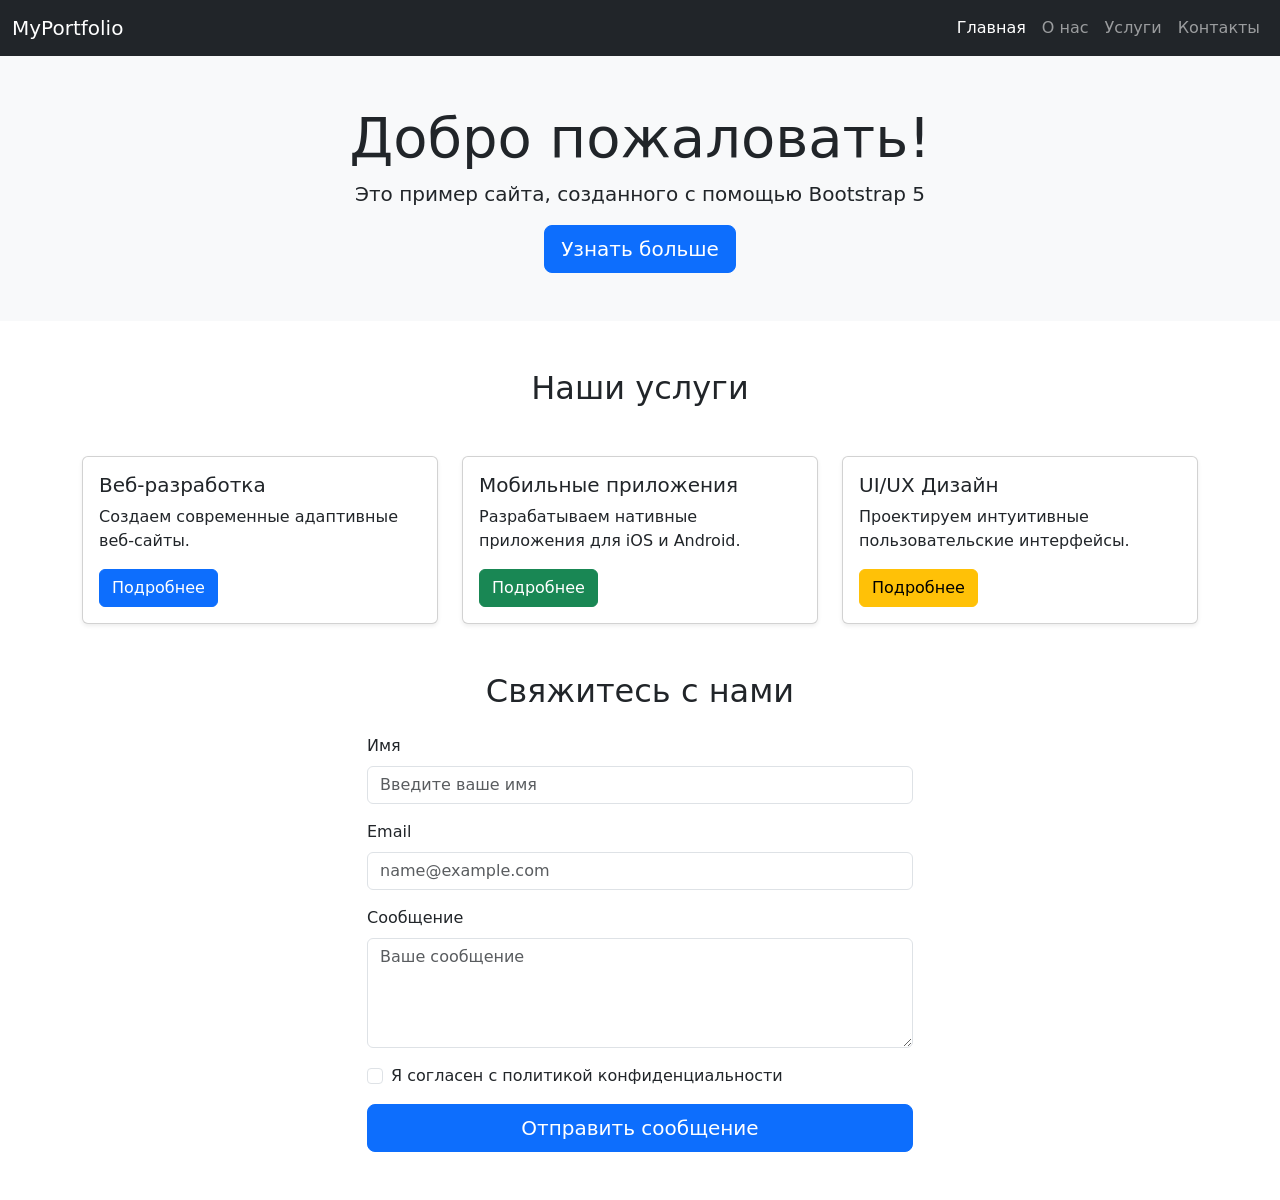
==== index.html @ e9e164fb "Initial commit: copied from Lab12" ====
<!DOCTYPE html>
<html lang="ru">
<head>
    <meta charset="UTF-8">
    <meta name="viewport" content="width=device-width, initial-scale=1.0">
    <title>Лабораторная работа №12</title>
    
    <link href="https://cdn.jsdelivr.net/npm/bootstrap@5.3.8/dist/css/bootstrap.min.css" rel="stylesheet" integrity="sha384-sRIl4kxILFvY47J16cr9ZwB07vP4J8+LH7qKQnuqkuIAvNWLzeN8tE5YBujZqJLB" crossorigin="anonymous">
    <link rel="stylesheet" href="custom.css">
</head>
<body>
    
    <nav class="navbar navbar-expand-lg navbar-dark bg-dark">
        <div class="container-fluid">
            <a class="navbar-brand" href="#">MyPortfolio</a>
            <button class="navbar-toggler" type="button" data-bs-toggle="collapse" data-bs-target="#navbarNav">
                <span class="navbar-toggler-icon"></span>
            </button>
            <div class="collapse navbar-collapse" id="navbarNav">
                <ul class="navbar-nav ms-auto">
                    <li class="nav-item"><a class="nav-link active" href="#home">Главная</a></li>
                    <li class="nav-item"><a class="nav-link" href="#about">О нас</a></li>
                    <li class="nav-item"><a class="nav-link" href="#services">Услуги</a></li>
                    <li class="nav-item"><a class="nav-link" href="#contact">Контакты</a></li>
                </ul>
            </div>
        </div>
    </nav>

    
    <div class="container-fluid bg-light py-5" id="home">
        <div class="container text-center">
            <h1 class="display-4">Добро пожаловать!</h1>
            <p class="lead">Это пример сайта, созданного с помощью Bootstrap 5</p>
            <button class="btn btn-primary btn-lg">Узнать больше</button>
        </div>
    </div>

    
    <div class="container my-5" id="services">
    <h2 class="text-center mb-5">Наши услуги</h2>
    <div class="row g-4">
        
        <div class="col-12 col-md-6 col-lg-4">
            <div class="card h-100 shadow-sm">
                <div class="card-body">
                    <h5 class="card-title">Веб-разработка</h5>
                    <p class="card-text">Создаем современные адаптивные веб-сайты.</p>
                    <a href="#" class="btn btn-primary">Подробнее</a>
                </div>
            </div>
        </div>
        
        <div class="col-12 col-md-6 col-lg-4">
            <div class="card h-100 shadow-sm">
                <div class="card-body">
                    <h5 class="card-title">Мобильные приложения</h5>
                    <p class="card-text">Разрабатываем нативные приложения для iOS и Android.</p>
                    <a href="#" class="btn btn-success">Подробнее</a>
                </div>
            </div>
        </div>
        
        <div class="col-12 col-md-6 col-lg-4">
            <div class="card h-100 shadow-sm">
                <div class="card-body">
                    <h5 class="card-title">UI/UX Дизайн</h5>
                    <p class="card-text">Проектируем интуитивные пользовательские интерфейсы.</p>
                    <a href="#" class="btn btn-warning">Подробнее</a>
                </div>
            </div>
        </div>
    </div>
</div>
    
    
    <div class="container my-5" id="contact">
    <div class="row justify-content-center">
        <div class="col-lg-6">
            <h2 class="text-center mb-4">Свяжитесь с нами</h2>
            <form id="contactForm" class="needs-validation" novalidate>
                <div class="mb-3">
                    <label for="name" class="form-label">Имя</label>
                    <input type="text" class="form-control" id="name" placeholder="Введите ваше имя" required>
                    <div class="invalid-feedback">Пожалуйста, введите ваше имя</div>
                </div>
                <div class="mb-3">
                    <label for="email" class="form-label">Email</label>
                    <input type="email" class="form-control" id="email" placeholder="name@example.com" required>
                    <div class="invalid-feedback">Пожалуйста, введите корректный email</div>
                </div>
                <div class="mb-3">
                    <label for="message" class="form-label">Сообщение</label>
                    <textarea class="form-control" id="message" rows="4" placeholder="Ваше сообщение" required></textarea>
                    <div class="invalid-feedback">Пожалуйста, введите сообщение</div>
                </div>
                <div class="mb-3 form-check">
                    <input type="checkbox" class="form-check-input" id="agree" required>
                    <label class="form-check-label" for="agree">Я согласен с политикой конфиденциальности</label>
                    <div class="invalid-feedback">Вы должны согласиться с условиями</div>
                </div>
                <div class="d-grid">
                    <button type="submit" class="btn btn-primary btn-lg">Отправить сообщение</button>
                </div>
            </form>
        </div>
    </div>
</div>

<script>
    
    (function(){
        "use strict";
        const form = document.getElementById("contactForm");
        form.addEventListener("submit", function(event){
            if(!form.checkValidity()){
                event.preventDefault();
                event.stopPropagation();
            } else {
                event.preventDefault();
                alert("Форма успешно отправлена!");
                form.reset();
                form.classList.remove("was-validated");
            }
            form.classList.add("was-validated");
        }, false);
    })();
</script>

    <script src="https://cdn.jsdelivr.net/npm/bootstrap@5.3.8/dist/js/bootstrap.bundle.min.js"></script>
</body>
    
    <script src="https://cdn.jsdelivr.net/npm/bootstrap@5.3.8/dist/js/bootstrap.bundle.min.js" integrity="sha384-FKyoEForCGlyvwx9Hj09JcYn3nv7wiPVlz7YYwJrWVcXK/BmnVDxM+D2scQbITxI" crossorigin="anonymous"></script>

</html>
---- custom.css ----
.hover-card {
    transition: transform 0.3s ease;
}
.hover-card:hover {
    transform: translateY(-10px);
}
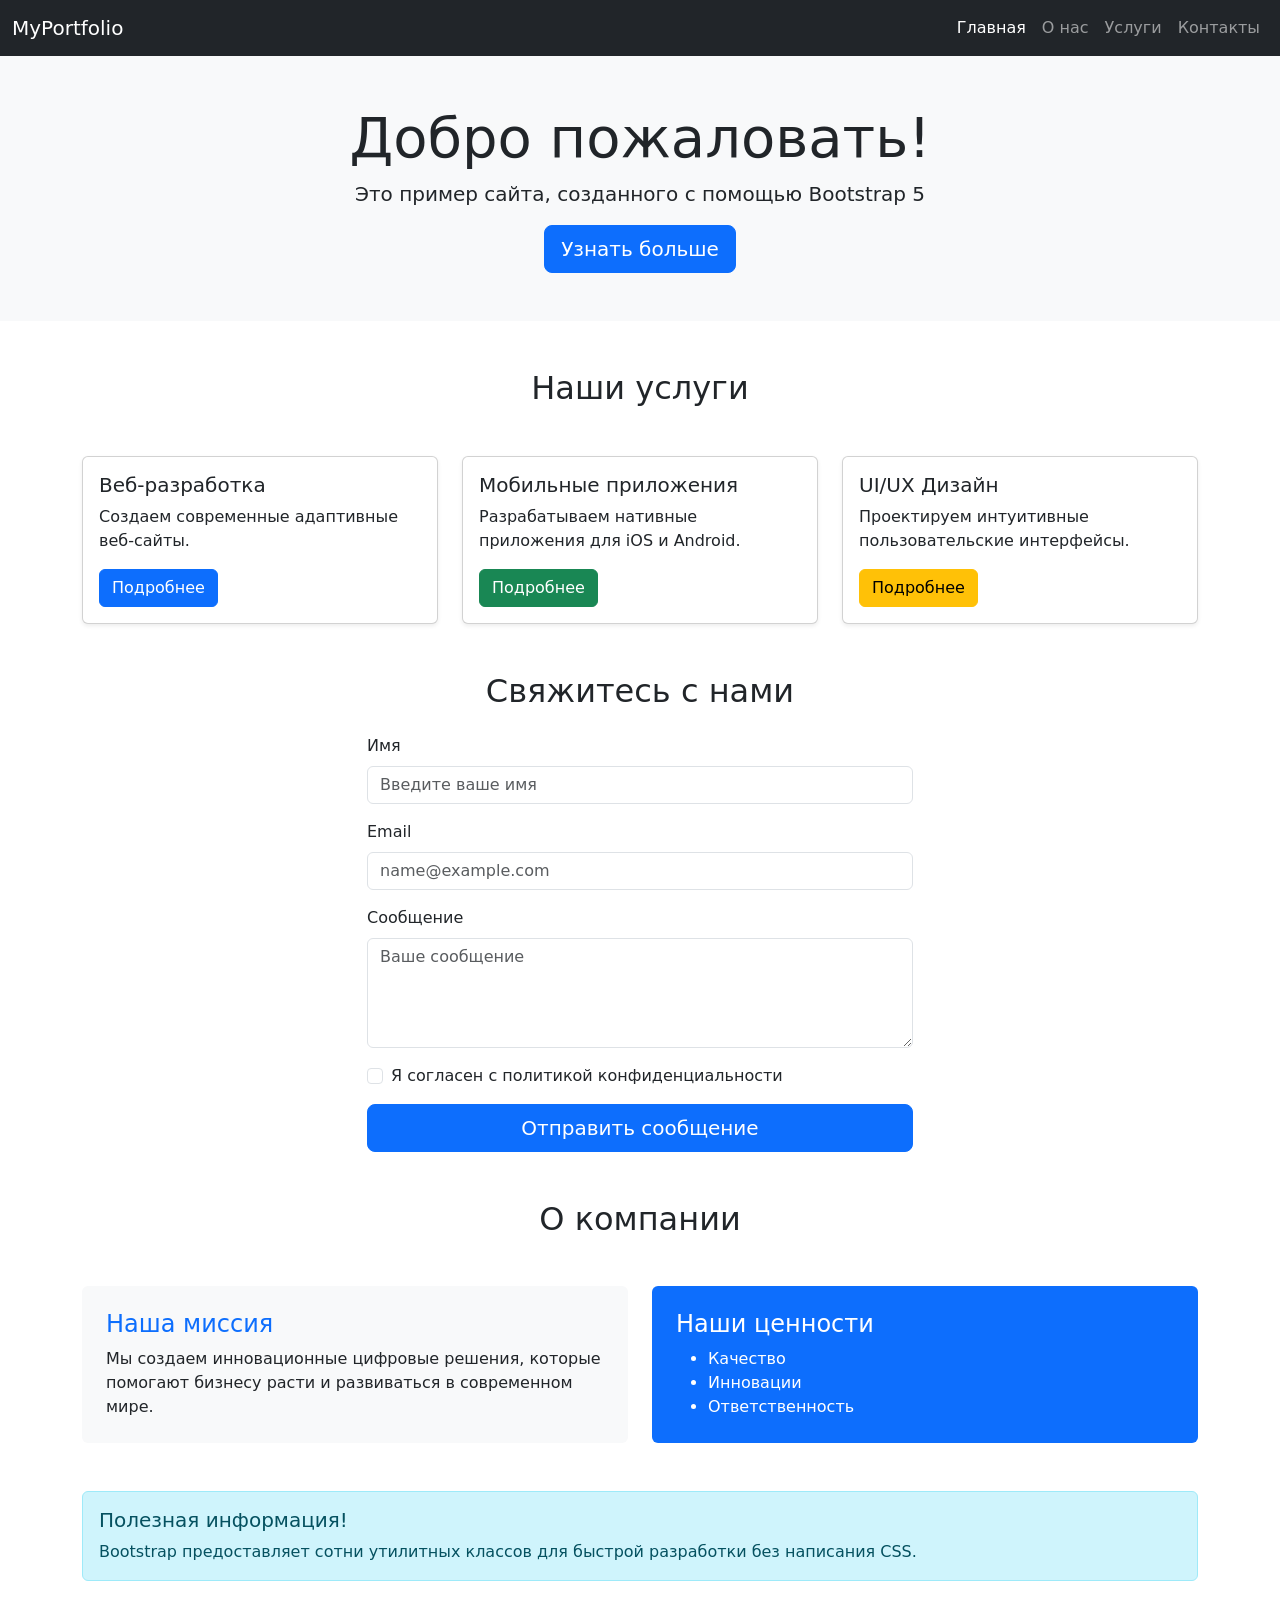
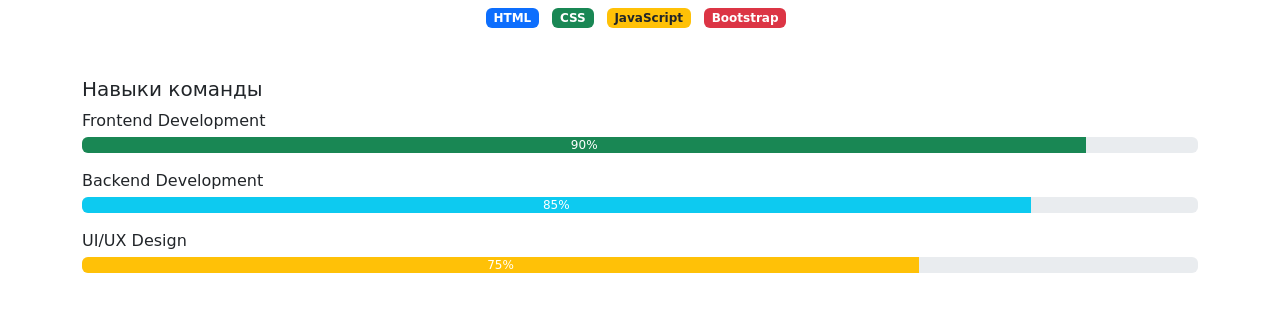
==== commit 5021f44d: "Step 7: Bootstrap utility classes" ====
--- a/index.html
+++ b/index.html
@@ -107,6 +107,81 @@
     </div>
 </div>
 
+<div class="container my-5" id="about">
+    <h2 class="text-center mb-5">О компании</h2>
+
+    
+    <div class="row">
+        <div class="col-md-6 mb-4">
+            <div class="p-4 bg-light rounded">
+                <h4 class="text-primary">Наша миссия</h4>
+                <p class="mb-0">
+                    Мы создаем инновационные цифровые решения, которые помогают
+                    бизнесу расти и развиваться в современном мире.
+                </p>
+            </div>
+        </div>
+        <div class="col-md-6 mb-4">
+            <div class="p-4 bg-primary text-white rounded">
+                <h4>Наши ценности</h4>
+                <ul class="mb-0">
+                    <li>Качество</li>
+                    <li>Инновации</li>
+                    <li>Ответственность</li>
+                </ul>
+            </div>
+        </div>
+    </div>
+
+    
+    <div class="alert alert-info mt-4" role="alert">
+        <h5 class="alert-heading">Полезная информация!</h5>
+        <p class="mb-0">
+            Bootstrap предоставляет сотни утилитных классов для быстрой разработки
+            без написания CSS.
+        </p>
+    </div>
+
+    
+    <div class="text-center mt-4">
+        <span class="badge bg-primary me-2">HTML</span>
+        <span class="badge bg-success me-2">CSS</span>
+        <span class="badge bg-warning text-dark me-2">JavaScript</span>
+        <span class="badge bg-danger me-2">Bootstrap</span>
+    </div>
+
+    
+    <div class="mt-5">
+        <h5>Навыки команды</h5>
+        <div class="mb-3">
+            <label class="mb-1">Frontend Development</label>
+            <div class="progress">
+                <div class="progress-bar bg-success" role="progressbar"
+                     style="width: 90%" aria-valuenow="90" aria-valuemin="0" aria-valuemax="100">
+                    90%
+                </div>
+            </div>
+        </div>
+        <div class="mb-3">
+            <label class="mb-1">Backend Development</label>
+            <div class="progress">
+                <div class="progress-bar bg-info" role="progressbar"
+                     style="width: 85%" aria-valuenow="85" aria-valuemin="0" aria-valuemax="100">
+                    85%
+                </div>
+            </div>
+        </div>
+        <div class="mb-3">
+            <label class="mb-1">UI/UX Design</label>
+            <div class="progress">
+                <div class="progress-bar bg-warning" role="progressbar"
+                     style="width: 75%" aria-valuenow="75" aria-valuemin="0" aria-valuemax="100">
+                    75%
+                </div>
+            </div>
+        </div>
+    </div>
+</div>
 <script>
     
     (function(){
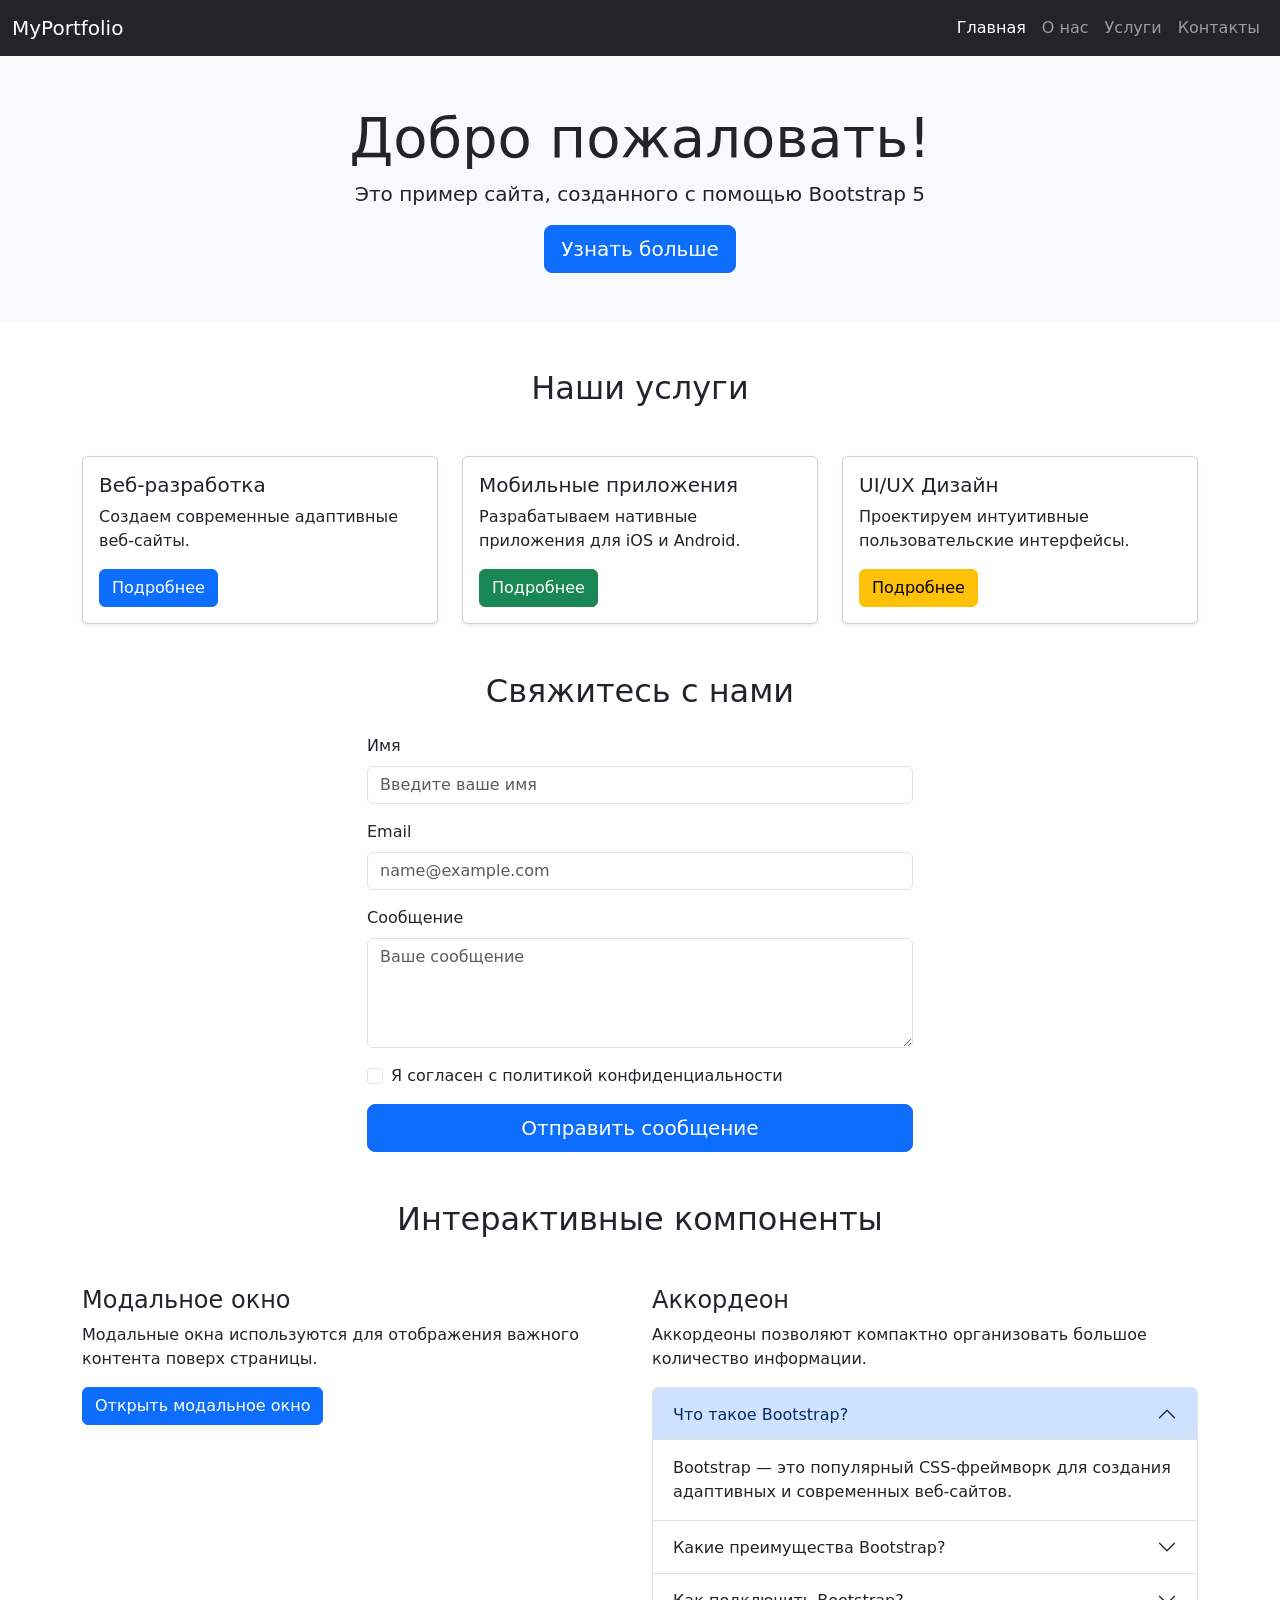
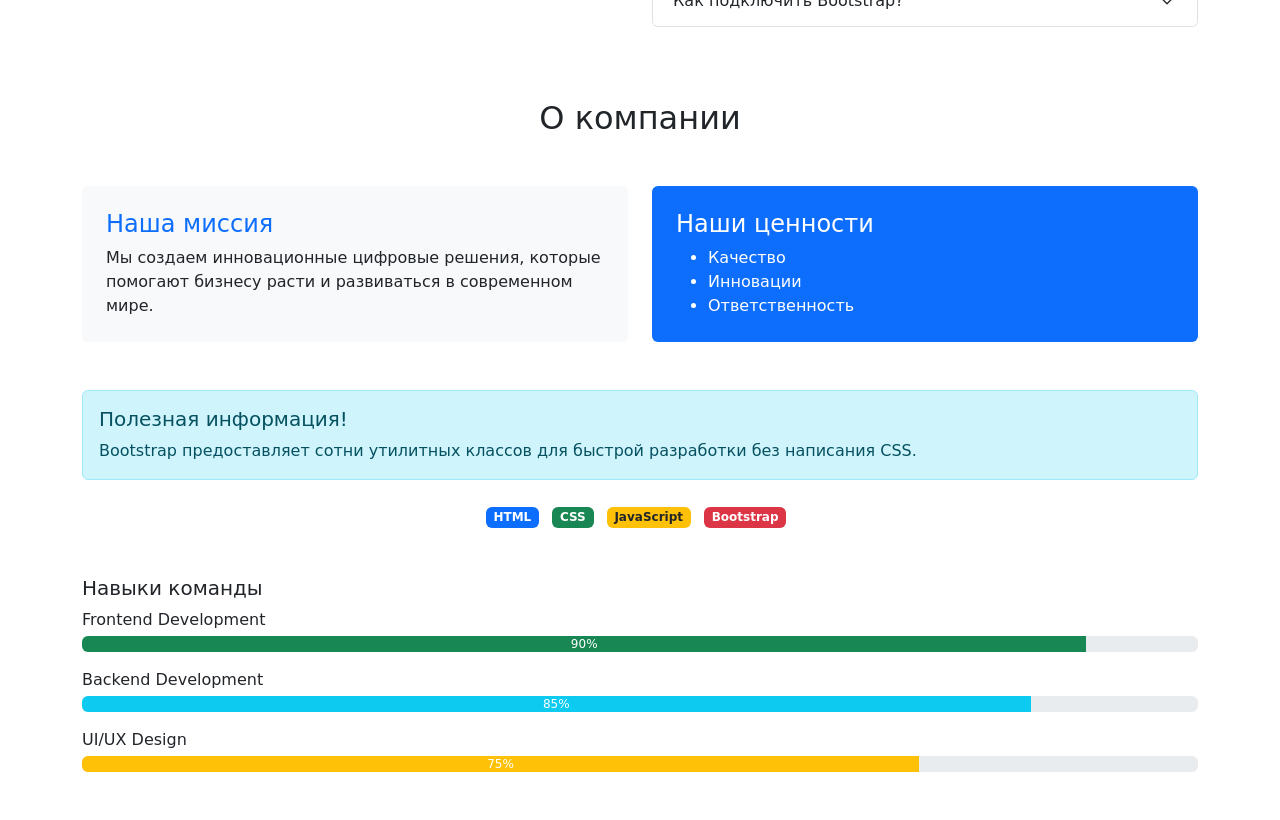
==== commit 4f2bac18: "Step 8: Bootstrap modal and accordion" ====
--- a/index.html
+++ b/index.html
@@ -103,6 +103,96 @@
                     <button type="submit" class="btn btn-primary btn-lg">Отправить сообщение</button>
                 </div>
             </form>
+        </div>
+    </div>
+</div>
+
+<div class="container my-5">
+    <h2 class="text-center mb-5">Интерактивные компоненты</h2>
+    <div class="row">
+        
+        <div class="col-md-6 mb-4">
+            <h4>Модальное окно</h4>
+            <p>Модальные окна используются для отображения важного контента поверх страницы.</p>
+            <button type="button" class="btn btn-primary"
+                    data-bs-toggle="modal" data-bs-target="#exampleModal">
+                Открыть модальное окно
+            </button>
+
+            <div class="modal fade" id="exampleModal" tabindex="-1"
+                 aria-labelledby="exampleModalLabel" aria-hidden="true">
+                <div class="modal-dialog modal-dialog-centered">
+                    <div class="modal-content">
+                        <div class="modal-header">
+                            <h5 class="modal-title" id="exampleModalLabel">Добро пожаловать!</h5>
+                            <button type="button" class="btn-close" data-bs-dismiss="modal" aria-label="Close"></button>
+                        </div>
+                        <div class="modal-body">
+                            Это пример модального окна Bootstrap. Здесь может быть любой контент: текст, формы, изображения.
+                        </div>
+                        <div class="modal-footer">
+                            <button type="button" class="btn btn-secondary" data-bs-dismiss="modal">Закрыть</button>
+                            <button type="button" class="btn btn-primary">Сохранить изменения</button>
+                        </div>
+                    </div>
+                </div>
+            </div>
+        </div>
+
+        
+        <div class="col-md-6 mb-4">
+            <h4>Аккордеон</h4>
+            <p>Аккордеоны позволяют компактно организовать большое количество информации.</p>
+
+            <div class="accordion" id="accordionExample">
+                <div class="accordion-item">
+                    <h2 class="accordion-header" id="headingOne">
+                        <button class="accordion-button" type="button"
+                                data-bs-toggle="collapse" data-bs-target="#collapseOne"
+                                aria-expanded="true" aria-controls="collapseOne">
+                            Что такое Bootstrap?
+                        </button>
+                    </h2>
+                    <div id="collapseOne" class="accordion-collapse collapse show"
+                         aria-labelledby="headingOne" data-bs-parent="#accordionExample">
+                        <div class="accordion-body">
+                            Bootstrap — это популярный CSS-фреймворк для создания адаптивных и современных веб-сайтов.
+                        </div>
+                    </div>
+                </div>
+
+                <div class="accordion-item">
+                    <h2 class="accordion-header" id="headingTwo">
+                        <button class="accordion-button collapsed" type="button"
+                                data-bs-toggle="collapse" data-bs-target="#collapseTwo"
+                                aria-expanded="false" aria-controls="collapseTwo">
+                            Какие преимущества Bootstrap?
+                        </button>
+                    </h2>
+                    <div id="collapseTwo" class="accordion-collapse collapse"
+                         aria-labelledby="headingTwo" data-bs-parent="#accordionExample">
+                        <div class="accordion-body">
+                            Быстрая разработка, готовые компоненты, адаптивность, кроссбраузерность и большое сообщество разработчиков.
+                        </div>
+                    </div>
+                </div>
+
+                <div class="accordion-item">
+                    <h2 class="accordion-header" id="headingThree">
+                        <button class="accordion-button collapsed" type="button"
+                                data-bs-toggle="collapse" data-bs-target="#collapseThree"
+                                aria-expanded="false" aria-controls="collapseThree">
+                            Как подключить Bootstrap?
+                        </button>
+                    </h2>
+                    <div id="collapseThree" class="accordion-collapse collapse"
+                         aria-labelledby="headingThree" data-bs-parent="#accordionExample">
+                        <div class="accordion-body">
+                            Bootstrap можно подключить через CDN (быстро) или установить локально через npm (для продакшн-проектов).
+                        </div>
+                    </div>
+                </div>
+            </div>
         </div>
     </div>
 </div>
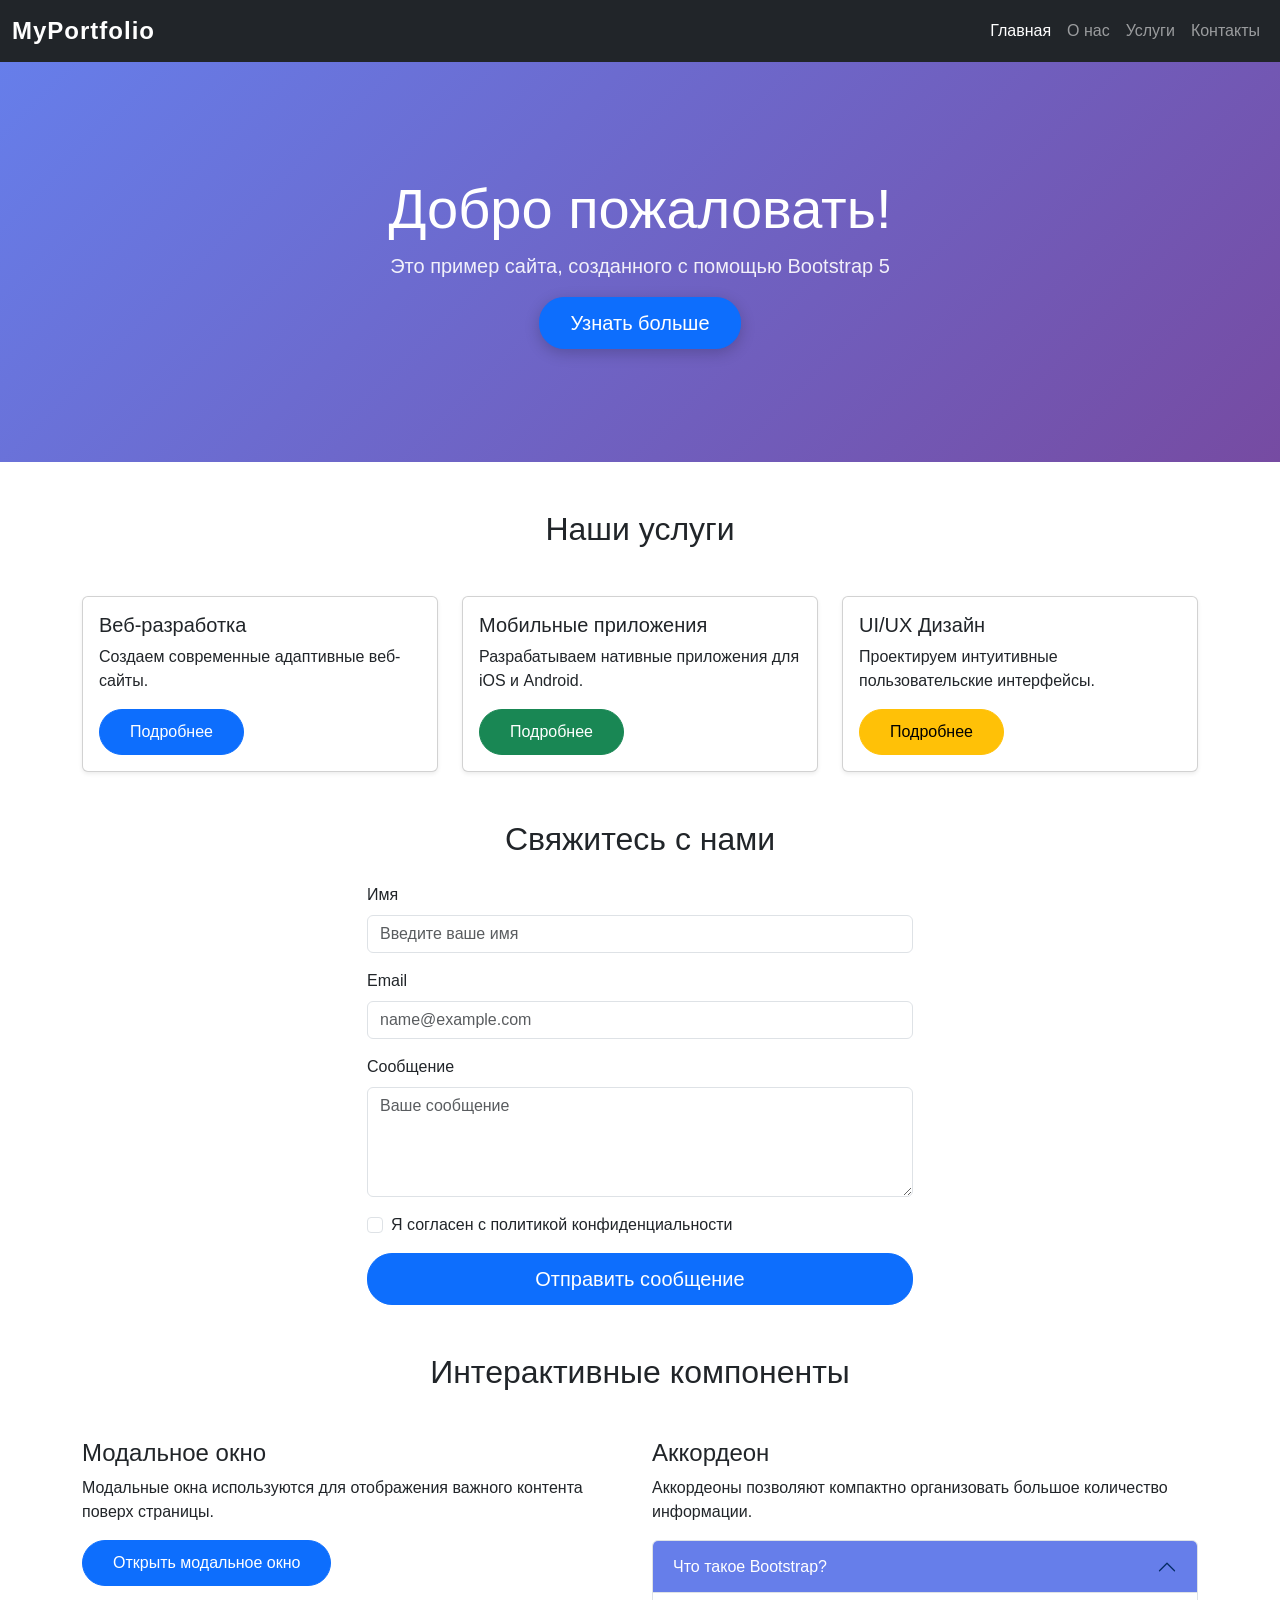
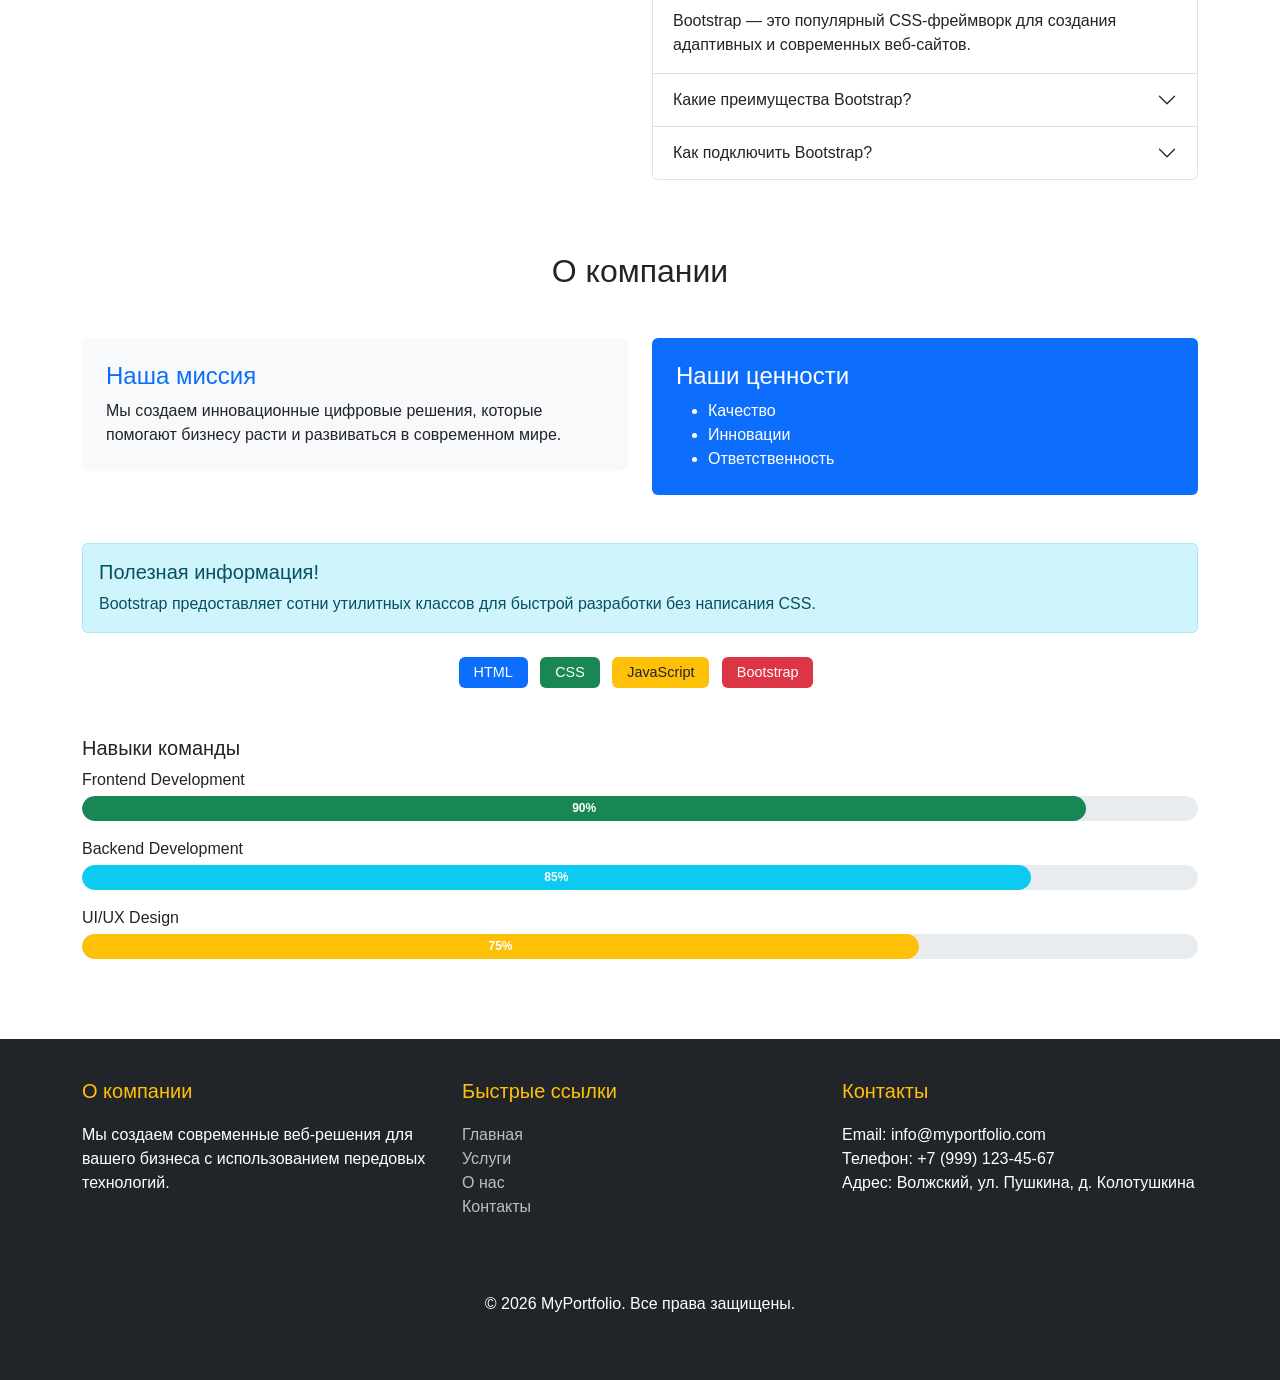
==== commit 318aaa10: "Step 9: custom CSS styles for Bootstrap" ====
--- a/index.html
+++ b/index.html
@@ -293,6 +293,39 @@
 </script>
 
     <script src="https://cdn.jsdelivr.net/npm/bootstrap@5.3.8/dist/js/bootstrap.bundle.min.js"></script>
+    
+<footer>
+    <div class="container">
+        <div class="row">
+            <div class="col-md-4 mb-4">
+                <h5>О компании</h5>
+                <p>Мы создаем современные веб-решения для вашего бизнеса с использованием передовых технологий.</p>
+            </div>
+            <div class="col-md-4 mb-4">
+                <h5>Быстрые ссылки</h5>
+                <ul class="list-unstyled">
+                    <li><a href="#home">Главная</a></li>
+                    <li><a href="#services">Услуги</a></li>
+                    <li><a href="#about">О нас</a></li>
+                    <li><a href="#contact">Контакты</a></li>
+                </ul>
+            </div>
+            <div class="col-md-4 mb-4">
+                <h5>Контакты</h5>
+                <ul class="list-unstyled">
+                    <li>Email: info@myportfolio.com</li>
+                    <li>Телефон: +7 (999) 123-45-67</li>
+                    <li>Адрес: Волжский, ул. Пушкина, д. Колотушкина</li>
+                </ul>
+            </div>
+        </div>
+        <hr style="border-color: rgba(255, 255, 255, 0.1)" />
+        <div class="text-center mt-3">
+            <p class="mb-0">&copy; 2026 MyPortfolio. Все права защищены.</p>
+            <p class="mb-0 text-muted">Создано с помощью Bootstrap 5</p>
+        </div>
+    </div>
+</footer>
 </body>
     
     <script src="https://cdn.jsdelivr.net/npm/bootstrap@5.3.8/dist/js/bootstrap.bundle.min.js" integrity="sha384-FKyoEForCGlyvwx9Hj09JcYn3nv7wiPVlz7YYwJrWVcXK/BmnVDxM+D2scQbITxI" crossorigin="anonymous"></script>
--- a/custom.css
+++ b/custom.css
@@ -1,6 +1,115 @@
-.hover-card {
+
+body {
+    font-family: "Segoe UI", Tahoma, Geneva, Verdana, sans-serif;
+}
+
+
+.navbar-brand {
+    font-weight: bold;
+    font-size: 1.5rem;
+    letter-spacing: 1px;
+}
+
+.navbar-dark .navbar-nav .nav-link:hover {
+    color: #ffc107 !important;
+    transition: color 0.3s ease;
+}
+
+
+#home {
+    background: linear-gradient(135deg, #667eea 0%, #764ba2 100%);
+    color: white;
+    min-height: 400px;
+    display: flex;
+    align-items: center;
+}
+
+#home h1 { color: white; }
+#home .lead { color: rgba(255, 255, 255, 0.9); }
+#home .btn {
+    box-shadow: 0 4px 15px rgba(0, 0, 0, 0.2);
     transition: transform 0.3s ease;
 }
-.hover-card:hover {
+#home .btn:hover {
+    transform: translateY(-3px);
+    box-shadow: 0 6px 20px rgba(0, 0, 0, 0.3);
+}
+
+
+.card {
+    transition: transform 0.3s ease, box-shadow 0.3s ease;
+}
+.card:hover {
     transform: translateY(-10px);
+    box-shadow: 0 10px 30px rgba(0, 0, 0, 0.15) !important;
+}
+
+
+.btn {
+    border-radius: 25px;
+    padding: 10px 30px;
+    font-weight: 500;
+    transition: all 0.3s ease;
+}
+
+
+.form-control:focus {
+    border-color: #667eea;
+    box-shadow: 0 0 0 0.2rem rgba(102, 126, 234, 0.25);
+}
+
+
+.badge {
+    padding: 8px 15px;
+    font-size: 0.9rem;
+    font-weight: 500;
+    transition: transform 0.2s ease;
+}
+.badge:hover {
+    transform: scale(1.1);
+    cursor: pointer;
+}
+
+
+.progress {
+    height: 25px;
+    border-radius: 15px;
+    background-color: #e9ecef;
+}
+.progress-bar {
+    border-radius: 15px;
+    font-weight: bold;
+    line-height: 25px;
+}
+
+
+.accordion-button:not(.collapsed) {
+    background-color: #667eea;
+    color: white;
+}
+.accordion-button:focus {
+    box-shadow: none;
+    border-color: #667eea;
+}
+
+
+footer {
+    background-color: #212529;
+    color: white;
+    padding: 40px 0;
+    margin-top: 80px;
+}
+footer h5 { color: #ffc107; margin-bottom: 20px; }
+footer a {
+    color: rgba(255, 255, 255, 0.7);
+    text-decoration: none;
+    transition: color 0.3s ease;
+}
+footer a:hover { color: #ffc107; }
+
+
+@media (max-width: 768px) {
+    #home { min-height: 300px; }
+    #home h1 { font-size: 2rem; }
+    .card { margin-bottom: 20px; }
 }
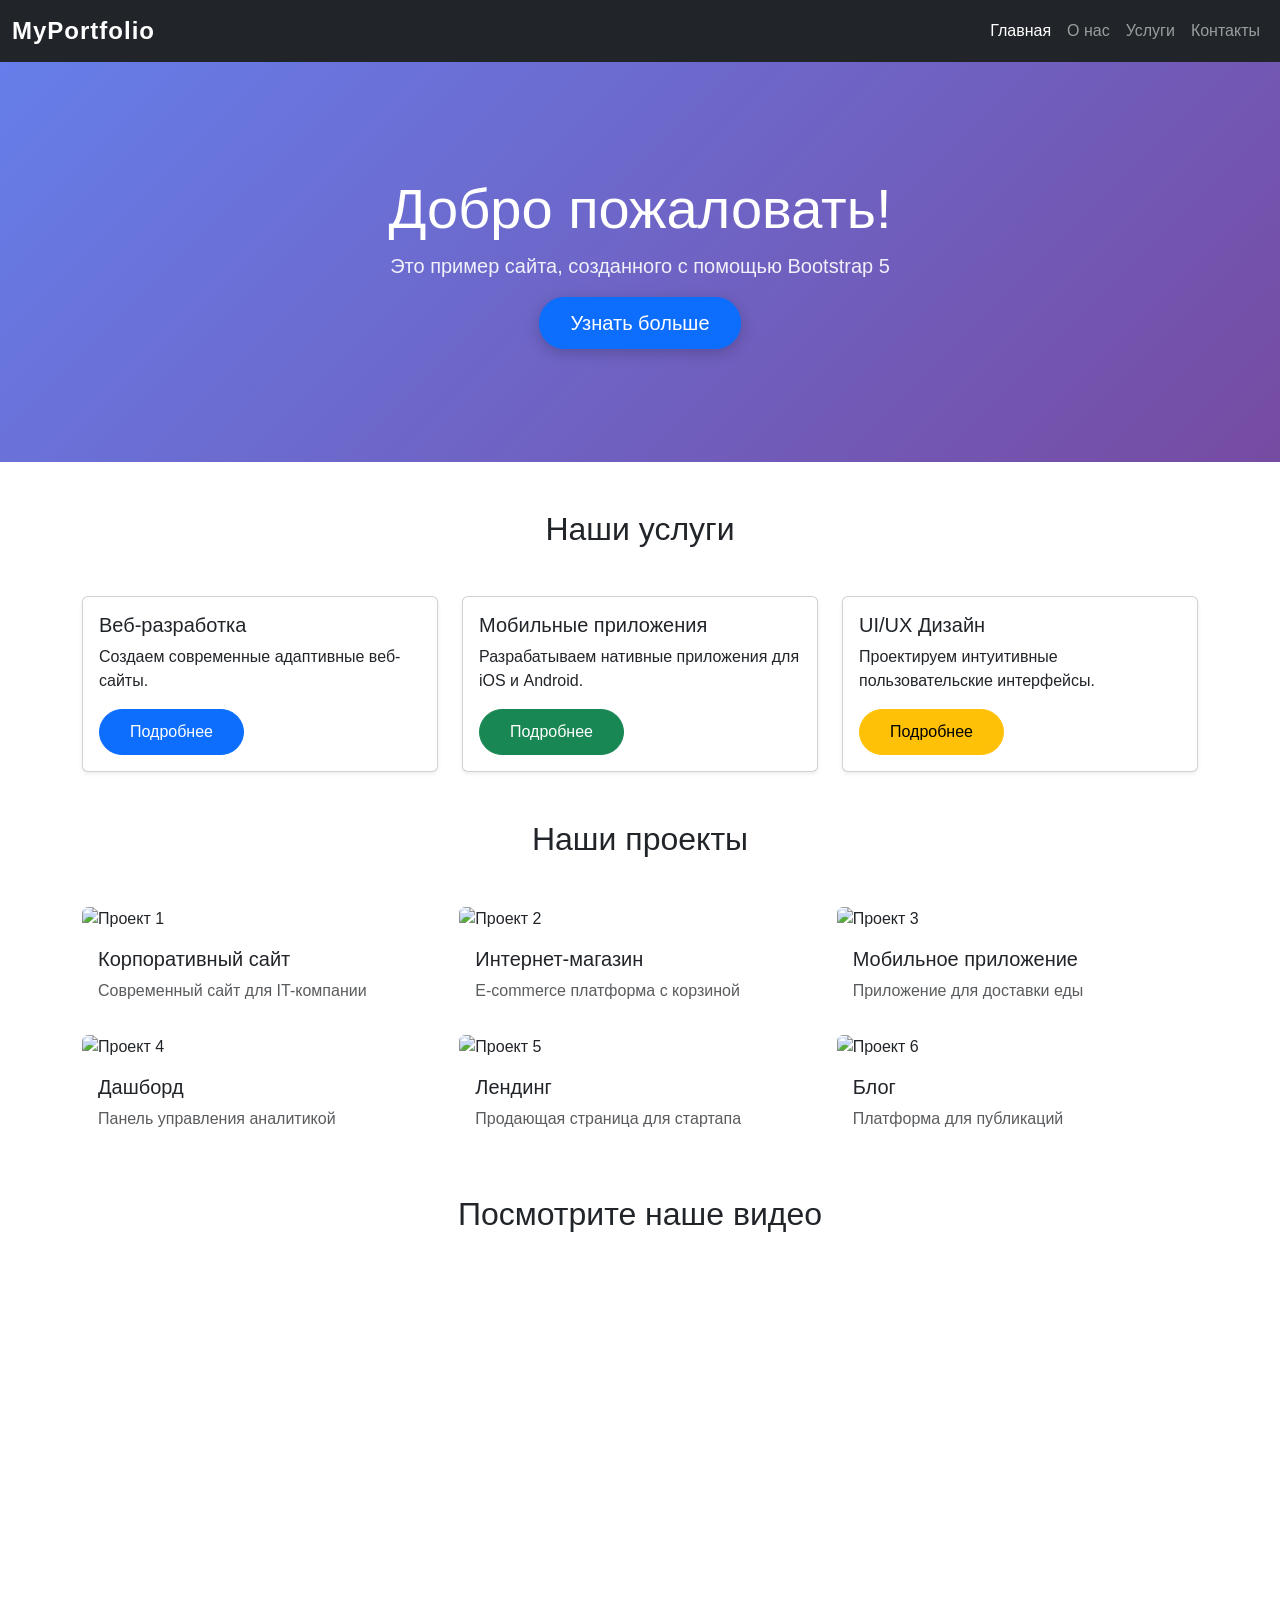
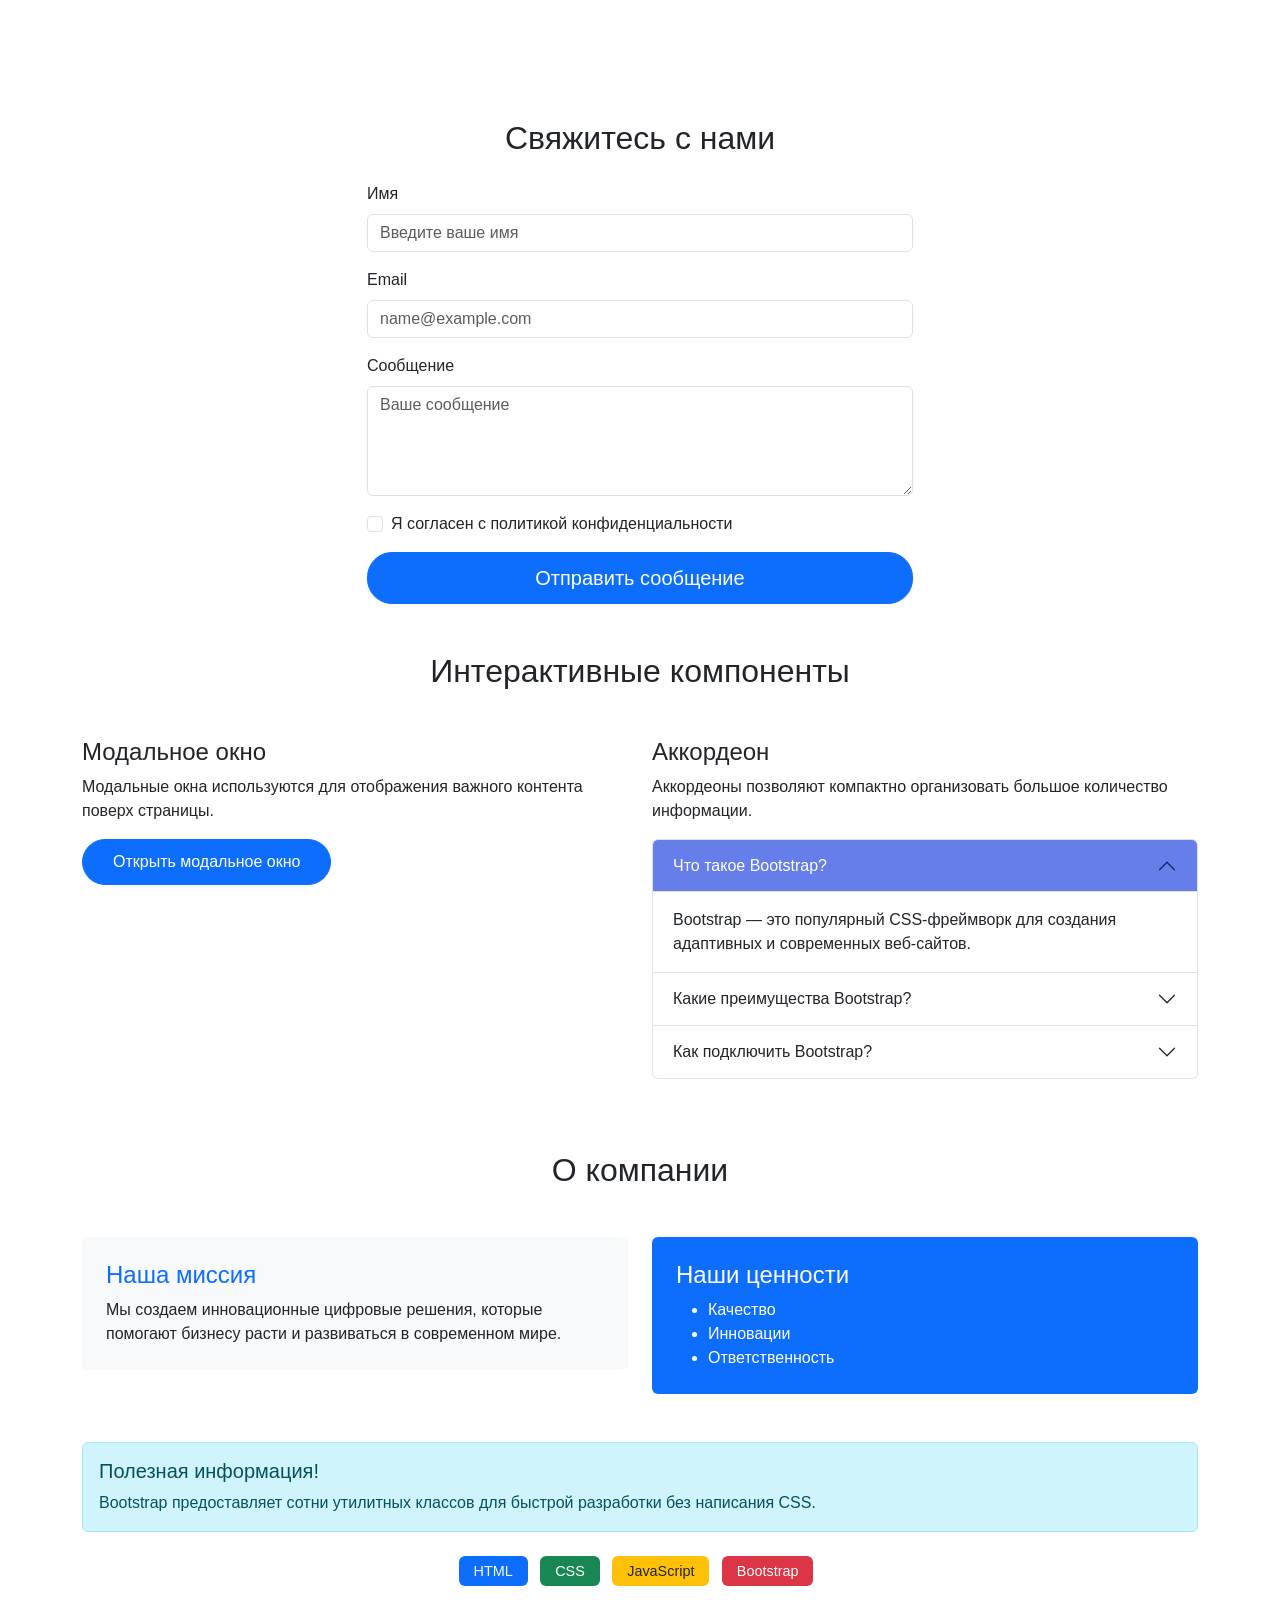
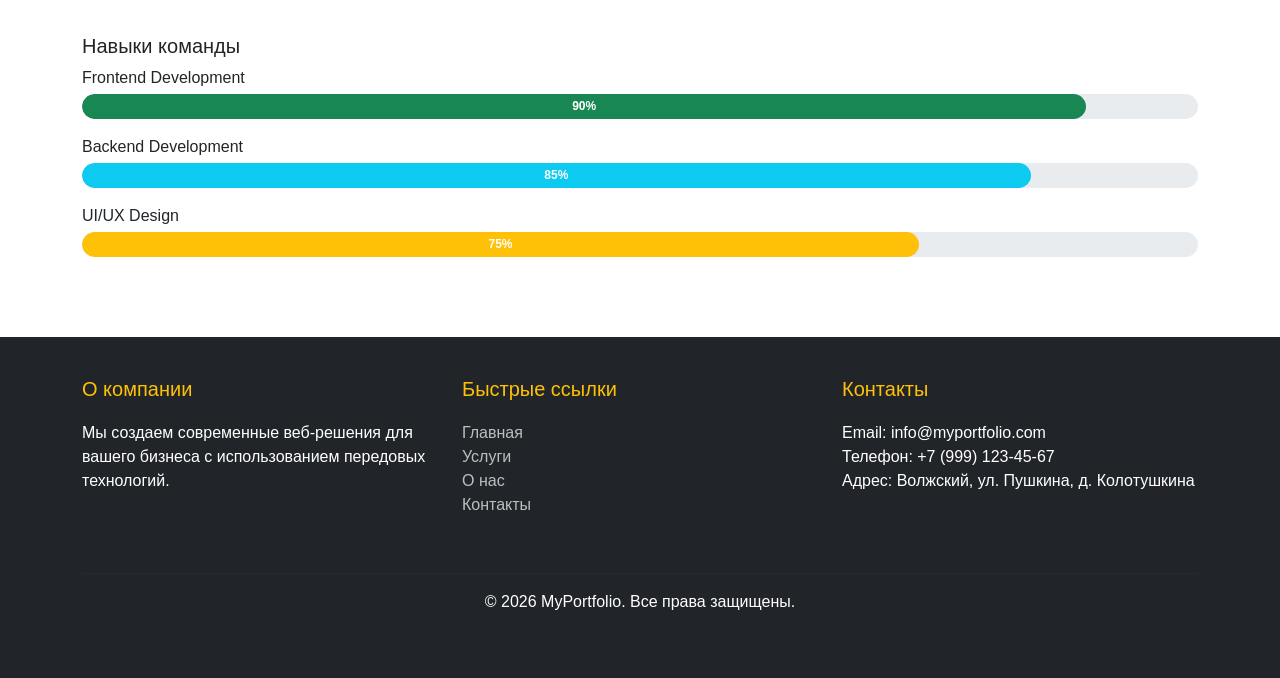
==== commit 4dda7e8d: "Step 10: responsive images and embedded media" ====
--- a/index.html
+++ b/index.html
@@ -68,6 +68,85 @@
                     <p class="card-text">Проектируем интуитивные пользовательские интерфейсы.</p>
                     <a href="#" class="btn btn-warning">Подробнее</a>
                 </div>
+            </div>
+        </div>
+    </div>
+</div>
+<!-- Секция с галереей изображений-->
+<div class="container my-5">
+    <h2 class="text-center mb-5">Наши проекты</h2>
+    <div class="row g-3">
+        <div class="col-12 col-sm-6 col-lg-4">
+            <div class="card border-0">
+                <img src="https://placeholder.apptor.studio/200/200/product1.png"
+                     class="card-img-top img-fluid rounded" alt="Проект 1" />
+                <div class="card-body">
+                    <h5 class="card-title">Корпоративный сайт</h5>
+                    <p class="card-text text-muted">Современный сайт для IT-компании</p>
+                </div>
+            </div>
+        </div>
+        <div class="col-12 col-sm-6 col-lg-4">
+            <div class="card border-0">
+                <img src="https://placeholder.apptor.studio/200/200/product2.png"
+                     class="card-img-top img-fluid rounded" alt="Проект 2" />
+                <div class="card-body">
+                    <h5 class="card-title">Интернет-магазин</h5>
+                    <p class="card-text text-muted">E-commerce платформа с корзиной</p>
+                </div>
+            </div>
+        </div>
+        <div class="col-12 col-sm-6 col-lg-4">
+            <div class="card border-0">
+                <img src="https://placeholder.apptor.studio/200/200/product3.png"
+                     class="card-img-top img-fluid rounded" alt="Проект 3" />
+                <div class="card-body">
+                    <h5 class="card-title">Мобильное приложение</h5>
+                    <p class="card-text text-muted">Приложение для доставки еды</p>
+                </div>
+            </div>
+        </div>
+        <div class="col-12 col-sm-6 col-lg-4">
+            <div class="card border-0">
+                <img src="https://placeholder.apptor.studio/200/200/product4.png"
+                     class="card-img-top img-fluid rounded" alt="Проект 4" />
+                <div class="card-body">
+                    <h5 class="card-title">Дашборд</h5>
+                    <p class="card-text text-muted">Панель управления аналитикой</p>
+                </div>
+            </div>
+        </div>
+        <div class="col-12 col-sm-6 col-lg-4">
+            <div class="card border-0">
+                <img src="https://placeholder.apptor.studio/200/200/product5.png"
+                     class="card-img-top img-fluid rounded" alt="Проект 5" />
+                <div class="card-body">
+                    <h5 class="card-title">Лендинг</h5>
+                    <p class="card-text text-muted">Продающая страница для стартапа</p>
+                </div>
+            </div>
+        </div>
+        <div class="col-12 col-sm-6 col-lg-4">
+            <div class="card border-0">
+                <img src="https://placeholder.apptor.studio/200/200/product6.png"
+                     class="card-img-top img-fluid rounded" alt="Проект 6" />
+                <div class="card-body">
+                    <h5 class="card-title">Блог</h5>
+                    <p class="card-text text-muted">Платформа для публикаций</p>
+                </div>
+            </div>
+        </div>
+    </div>
+</div>
+
+<!-- Секция с встроенным видео-->
+<div class="container my-5">
+    <h2 class="text-center mb-4">Посмотрите наше видео</h2>
+    <div class="row justify-content-center">
+        <div class="col-lg-8">
+            <div class="ratio ratio-16x9">
+                <iframe src="https://www.youtube.com/embed/dQw4w9WgXcQ"
+                        title="Видео презентация" allowfullscreen></iframe>
             </div>
         </div>
     </div>
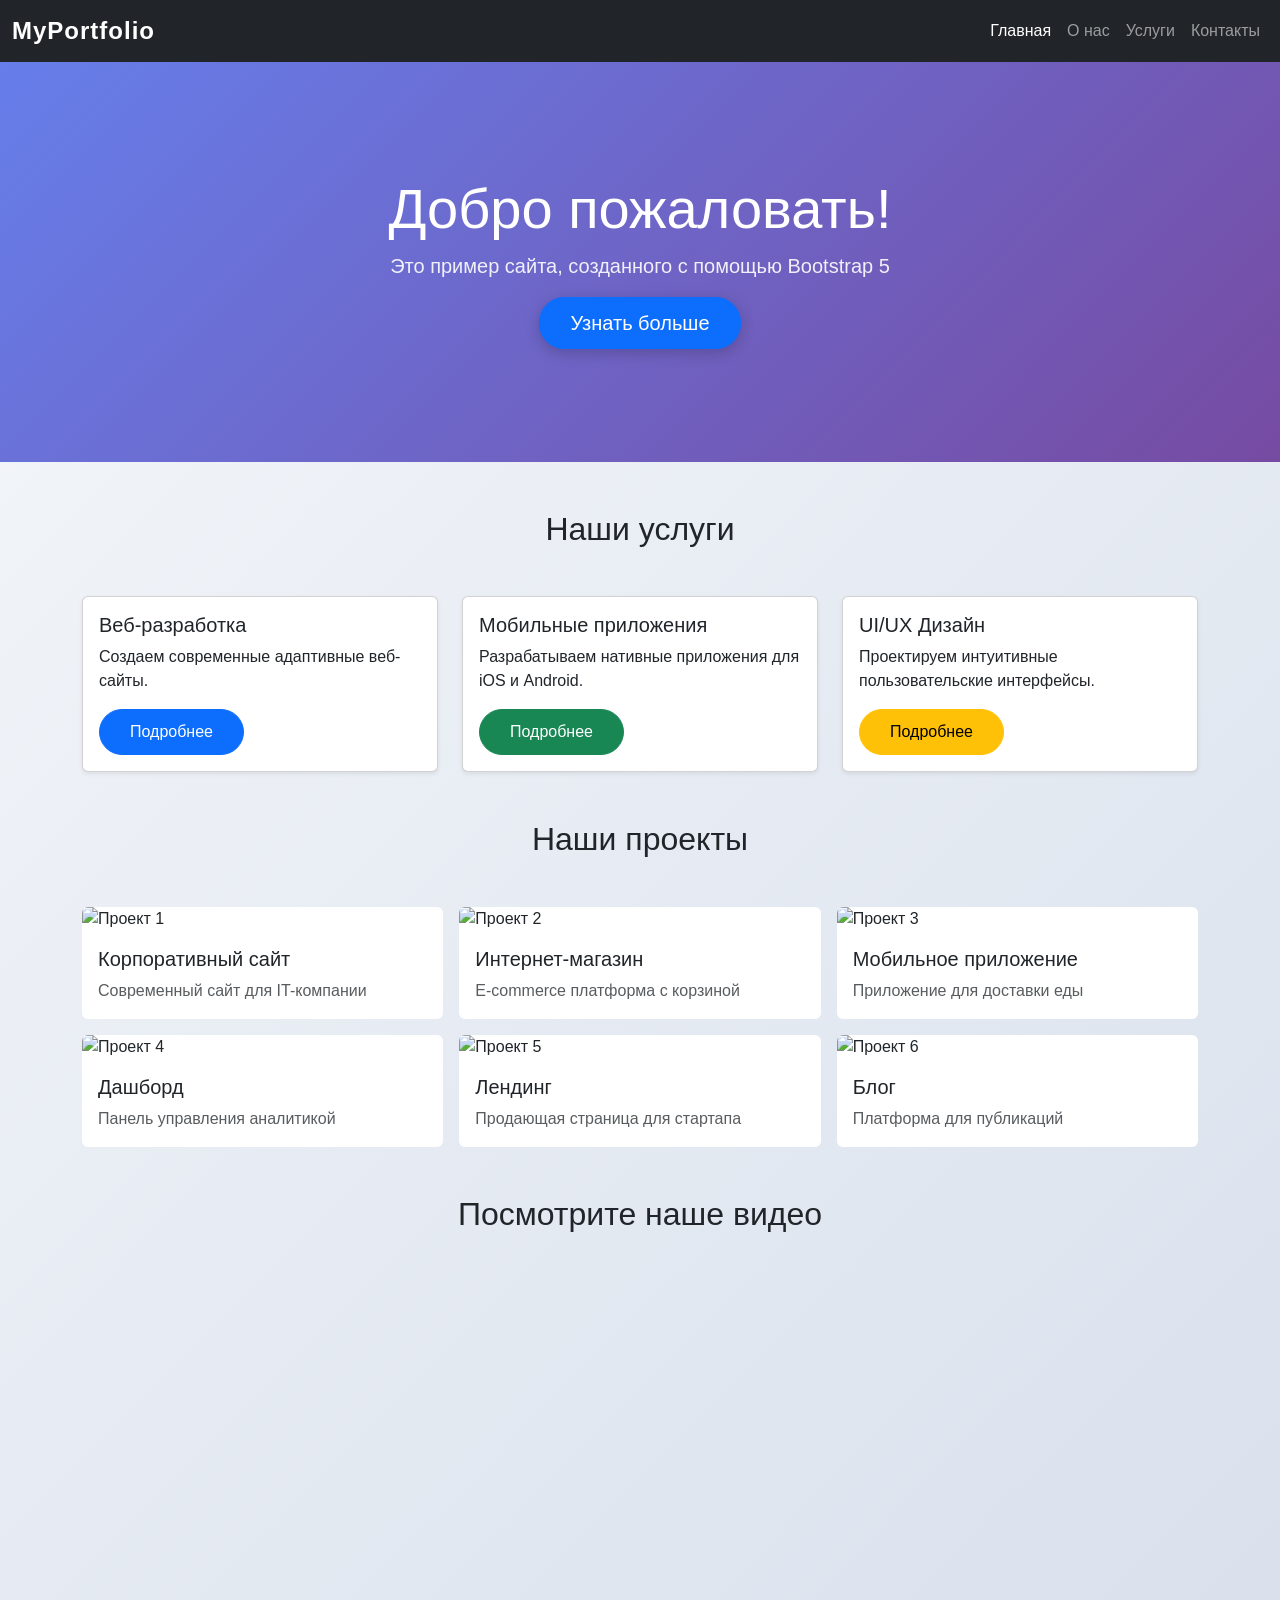
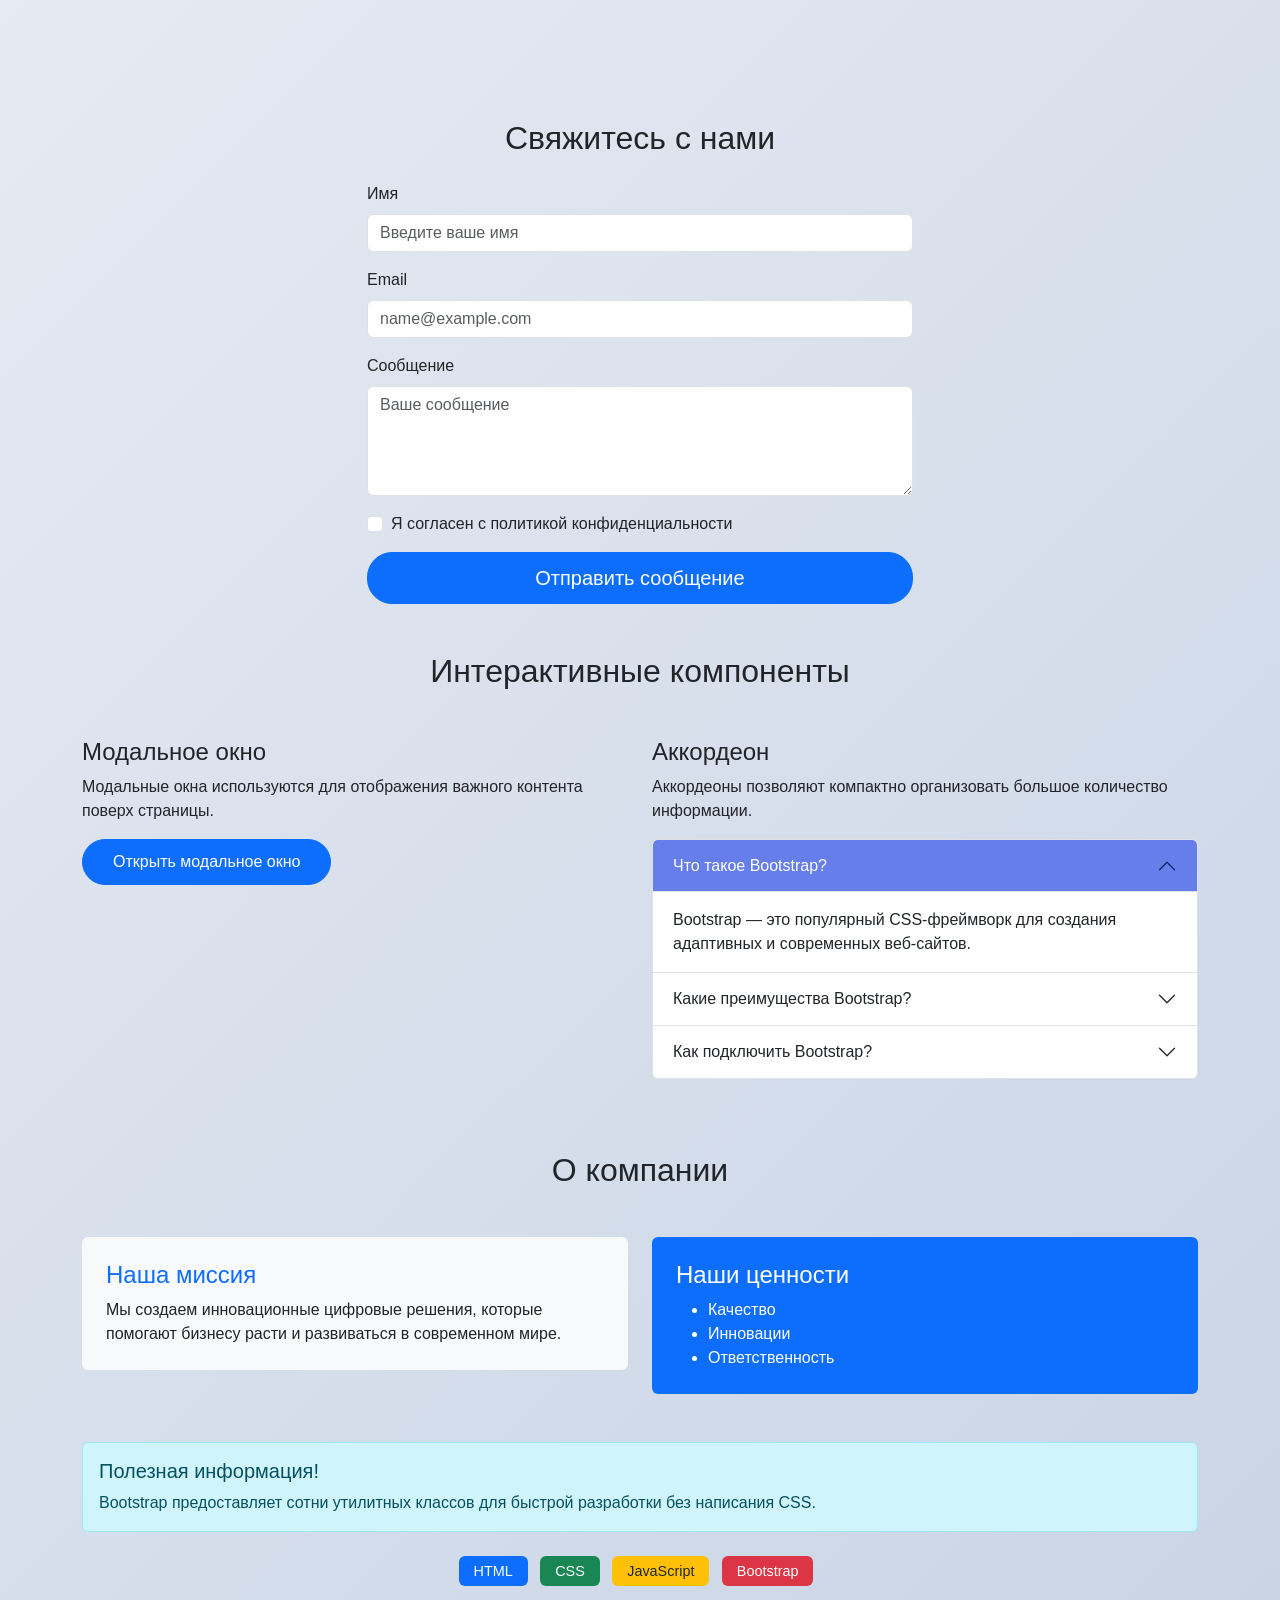
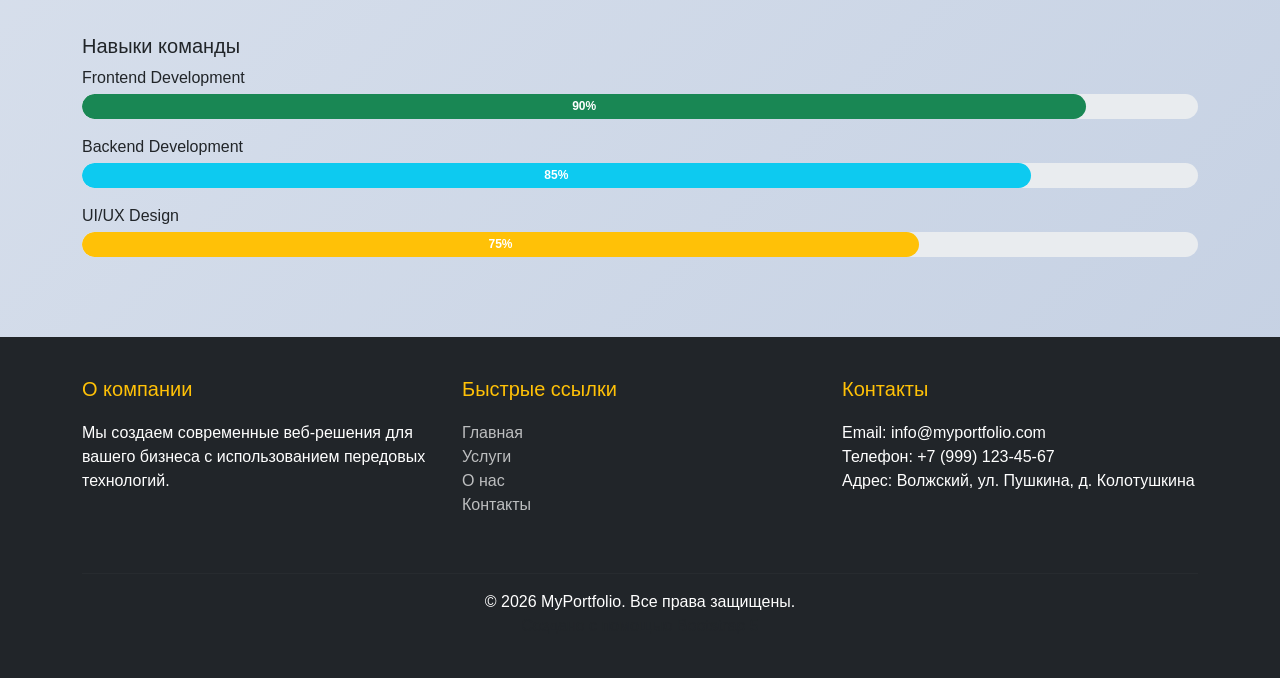
==== commit 728703f5: "Step 10.5: animated timeline without JavaScript" ====
--- a/index.html
+++ b/index.html
@@ -139,7 +139,7 @@
     </div>
 </div>
 
-<!-- Секция с встроенным видео-->
+
 <div class="container my-5">
     <h2 class="text-center mb-4">Посмотрите наше видео</h2>
     <div class="row justify-content-center">
--- a/custom.css
+++ b/custom.css
@@ -112,4 +112,124 @@
     #home { min-height: 300px; }
     #home h1 { font-size: 2rem; }
     .card { margin-bottom: 20px; }
+}
+
+body {
+    background: linear-gradient(135deg, #f5f7fa 0%, #c3cfe2 100%);
+    min-height: 100vh;
+}
+
+.timeline {
+    position: relative;
+    padding: 20px 0;
+}
+
+
+.timeline::before {
+    content: '';
+    position: absolute;
+    left: 50%;
+    transform: translateX(-50%);
+    width: 4px;
+    height: 100%;
+    background: linear-gradient(180deg, #667eea 0%, #764ba2 100%);
+    border-radius: 2px;
+}
+
+
+.timeline-item {
+    position: relative;
+    margin-bottom: 50px;
+    width: 50%;
+    padding-right: 40px;
+    text-align: right;
+    margin-left: 50%; 
+}
+
+
+.timeline-item-left {
+    margin-left: 0 !important;
+    padding-right: 0;
+    padding-left: 40px;
+    text-align: left;
+}
+
+
+.timeline-item::before {
+    content: '';
+    position: absolute;
+    right: -8px;
+    top: 0;
+    width: 16px;
+    height: 16px;
+    background: white;
+    border: 4px solid #667eea;
+    border-radius: 50%;
+    z-index: 1;
+    transition: transform 0.3s ease; 
+}
+
+
+.timeline-item-left::before {
+    right: auto;
+    left: -8px;
+}
+
+
+.timeline-item:hover::before {
+    transform: scale(1.5);
+    background: #667eea;
+}
+
+
+.timeline-content {
+    background: rgba(255, 255, 255, 0.95);
+    backdrop-filter: blur(10px);
+    padding: 20px 25px;
+    border-radius: 10px;
+    box-shadow: 0 3px 15px rgba(0, 0, 0, 0.1);
+    transition: all 0.3s ease;
+}
+
+.timeline-content:hover {
+    transform: translateY(-5px); /* РЕШЕНИЕ TODO */
+    box-shadow: 0 8px 25px rgba(0, 0, 0, 0.15);
+}
+
+.timeline-content h5 {
+    color: #333;
+    margin-bottom: 10px;
+    font-weight: 600;
+}
+
+.timeline-content .badge {
+    font-size: 0.85rem;
+    padding: 5px 12px;
+}
+
+
+@media (max-width: 768px) {
+    .timeline::before { left: 20px; }
+    .timeline-item,
+    .timeline-item-left {
+        width: 100%;
+        margin-left: 0 !important;
+        padding-left: 60px;
+        padding-right: 0;
+        text-align: left;
+    }
+    .timeline-item::before,
+    .timeline-item-left::before {
+        left: 12px;
+        right: auto;
+    }
+}
+
+
+@keyframes pulse {
+    0%, 100% { box-shadow: 0 0 0 0 rgba(102, 126, 234, 0.7); }
+    50% { box-shadow: 0 0 0 10px rgba(102, 126, 234, 0); }
+}
+.timeline-item::before {
+    animation: pulse 2s infinite;
 }
